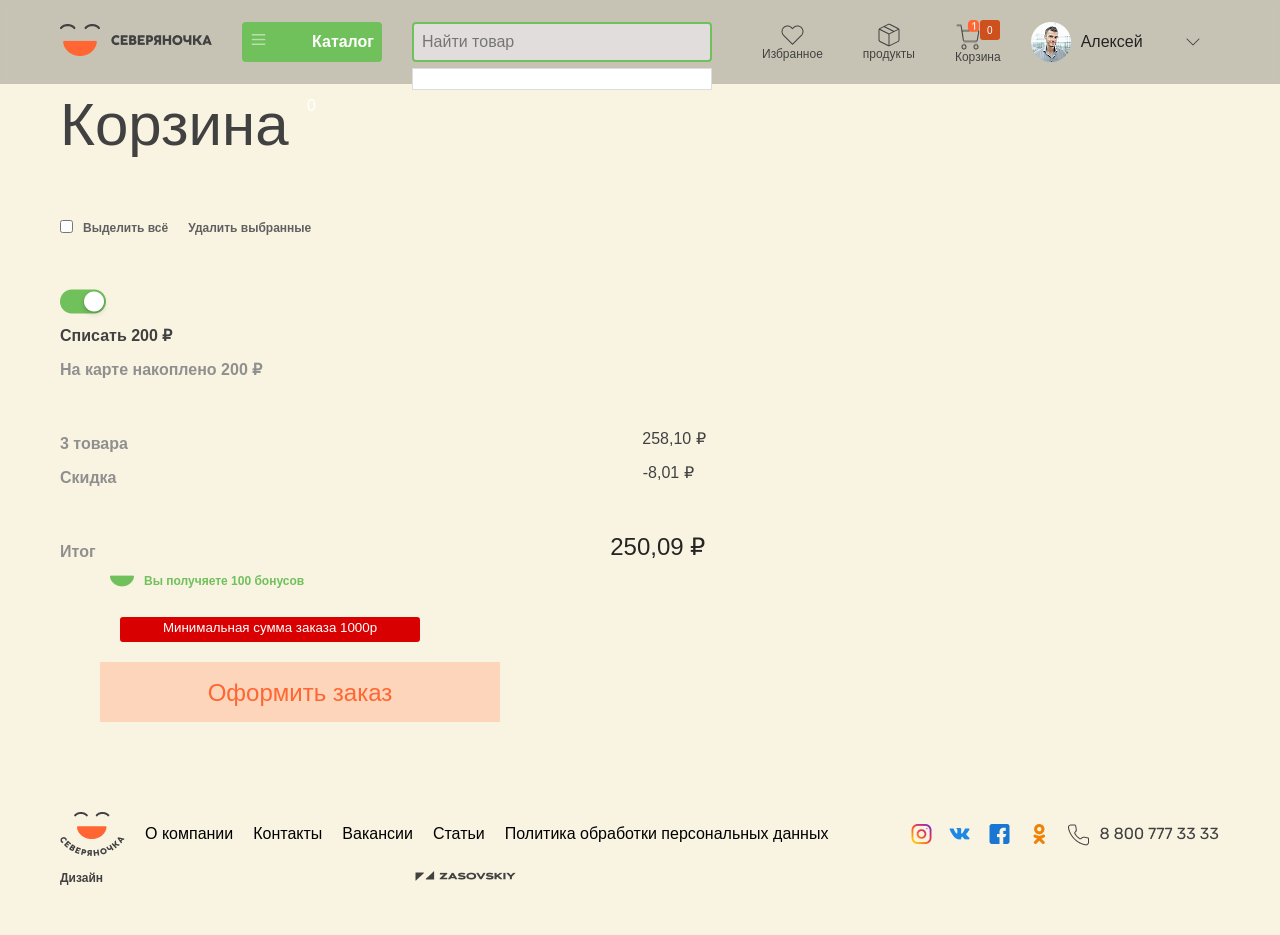
==== imges/card.html @ 22d54e55 "uyga vazifa" ====
<!DOCTYPE html>
<html lang="en">
<head>
    <meta charset="UTF-8">
    <meta name="viewport" content="width=device-width, initial-scale=1.0">
    <title>Document</title>
<link rel="stylesheet" href="../css/style.css">
</head>
<body>
    <header>
        <div class="container card">
            <a href="/">
                <img class="max-w-[300px]" src="../paka/logo (6).png" alt="logo">
            </a>
    
            <div class="card1 ">
                <img class="card1-img " src="../paka/menu.png" alt="menu">
                <h3 class="card1-h1 ">Каталог</h3>
            </div>
            <div class=" bosh ">
                <input id="input" class="card2-h2 " placeholder="Найти товар" type="text">
                <div id="searchcards" class="search-cards ">
    
    
                </div>
            </div>
    
    
            <ul class="card3 ">
                <li class="card3-li ">
                    <img class="card3-li_img" src="../paka/Frame 211 (2).png" alt="layk">
                    <a class="card3-li_p " href="./imges/katigoriyi.html">Избранное</a>
                </li>
                <li class="card3-li  ">
                    <img class="card3-li_img" src="../paka/Frame 211 (3).png" alt="layk">
                    <a class="card3-li_p  " href="../imges/maxsulod.html">продукты</a>
                </li>
                <li class="card3-li  ">
                    <div class=" card3-li-3 ">
                        <img class="card3-li_img" src="../paka/Frame 211 (4).png" alt="layk">
                        <div id="badge" class="badge"></div>
                    </div>
                    <a class="card3-li_p  " href="./imges/card.html">Корзина </a>     </li>
            </ul>
            <div class="card4 ">
                <img class="card4-img" src="../paka/avatar (5).png" alt="odam">
                <p class="card4-p ">Алексей</p>
                <img src="../paka/Button (1).png" alt="Button">
            </div>
        </div>
    </header>
    <main>
        <section id="cart">
            <div class="container cartlar">
                <div class="cart">
                    <div class="cart1">
                        <a class="cart1-h1" href="/">Корзина</a>
                        <div class="cart1_div">
                            0
                        </div>
                    </div>
                </div>
                <div class="cart2">
                    <div class="cart2-div1">
                        <div class="cart2-div1_1">
        <label class="inline-flex items-center cursor-pointer">
         <input type="checkbox" value="" class="sr-only peer">
        <div
        class="relative w-11 h-6 bg-[#70C05B]-200 peer-focus:outline-none peer-focus:ring-4 peer-focus:ring-blue-300 dark:peer-focus:ring-blue-800 rounded-full peer dark:bg-gray-700 peer-checked:after:translate-x-full rtl:peer-checked:after:-translate-x-full peer-checked:after:border-white after:content-[''] after:absolute after:top-[2px] after:start-[2px] after:bg-white after:border-gray-300 after:border after:rounded-full after:h-5 after:w-5 after:transition-all dark:border-gray-600 peer-checked:bg-blue-600 dark:peer-checked:bg-blue-600">
         </div>
</label>
                              

                            <h1 class="belgi-h1">Выделить всё</h1>
                        </div>
                        <h1 class="cart2-div1_h1">Удалить выбранные</h1>
                    </div>  
                    <div id="kichikcard">
                      
                    </div>                     
                        
                          
                        </div>
                <div class="cart7div">
                    <div class="cart7_1">
                        <div class="cart7_2">
                            <img class="cart7_1-img" src="../paka/Toggle.png" alt="">
                            <h1 class="cart7_1-h1">Списать 200 ₽</h1>
                        </div>
                        <h1 class="card7_2-h1">На карте накоплено 200 ₽</h1>
                    </div>
                    <div class="cart7_3">
                        <div class="cart7_4">
                            <h1 class="card7_2-h1">3 товара</h1>
                            <p class="cart7_4-p">258,10 ₽</p>
                        </div>
                        <div class="cart7_4">
                            <h1 class="card7_2-h1">Скидка</h1>
                            <p class="cart7_4-p">-8,01 ₽</p>
                        </div>
                    </div>
                    <div class="cart7_5">
                        <div class="cart7_4">
                            <h1 class="card7_2-h1">Итог</h1>
                            <p class="cart7_4-p1">250,09 ₽</p>
                        </div>
                       <div class="cart7_6">
                        <img class="cart7_6-img" src="../paka/smile.png" alt="smile">
                        <h1 class="cart7_6-h1">Вы получяете 100 бонусов</h1>
                       </div>
                    </div>
                    <div class="cart7_7">
                        <button class="cart7_6-btn">Минимальная сумма заказа 1000р</button>
                        <button class="cart7_6-btn1">Оформить заказ</button>
                    </div>
                </div>
                </div>
        </section>
    </main>
    <footer id="footer">
        <div class="container footer">
            <div class="footer1">
                <img class="footer1-img" src="../paka/logo (7).png" alt="">
                <p class="footer1-p">О компании</p>
                <p class="footer1-p">Контакты</p>
                <p class="footer1-p">Вакансии</p>
                <p class="footer1-p">Статьи</p>
                <p class="footer1-p">Политика обработки персональных данных</p>
            </div>
            <div class="footer2">
                <img src="../paka/Group 469.png" alt="instagram">
                <img src="../paka/vkontakte.png" alt="s">
                <img src="../paka/facebook.png" alt="">
                <img src="../paka/ok.png" alt="">
                <img src="../paka/Frame 156.png" alt="">
            </div>
            <div class="footer3">
                <h1 class="footer3-h1">Дизайн</h1>
                <img src="../paka/logo-zasovskiy-small-black.png" alt="">
            </div>
        </div>
    </footer>
    <div class=" container tavarlar-songicard ">
        <ul class="card30">
            <li class="card30-li">
                <img class="card30-li_img" src="../paka/Frame 211 (2).png" alt="layk">
                <a class="card3-li_p" href="../katigoriyi.html">Избранное</a>
            </li>
            <li class="card30-li">
                <img class="card30-li_img" src="../paka/Frame 211 (3).png" alt="layk">
                <a class="card3-li_p" href="./maxsulod.html">продукты</a>
            </li>
            <li class="card30-li">
                <img class="card30-li_img" src="../paka/Frame 211 (4).png" alt="layk">
                <a class="card3-li_p" href="./katigoriy1440.html">Корзина</a>
            </li>
        </ul>
        <div class="card40">
            <img class="card40-img" src="../paka/avatar (5).png" alt="odam">
            <img src="../paka/Button (1).png" alt="Button">
        </div>
        </div>
        <script src="../products-data/products-data.js"></script>
        <script src="../js/cart-main.js"></script>
</body>
</html>
---- css/style.css ----
@import url(./base/main.css);
@import url(./layout/about.css);
@import url(./layout/footer.css);
@import url(./layout/header.css);
@import url(./layout/hero.css);
@import url(./modules/bottun.css);
@import url(./state/container.css);
@import url(./layout/aksiy.css);
@import url(./layout/informash.css);
@import url(./layout/map.css);
@import url(./layout/stop.css);
@import url(./katigoriyi/menu.css);
@import url(./katigoriy/katigoriy.css);
@import url(./tavar1440/tavar1440.css);
@import url(./maxsulod/maxsulod.css);
@import url(./layout/cards.css);
@import url(./rasmaluchun/rasmlar.css);
@import url(./layout/search.css);
@import url(./button/buttoncard.css);
@import url(./cart/cart.css);
@import url(./parol/parol.css);
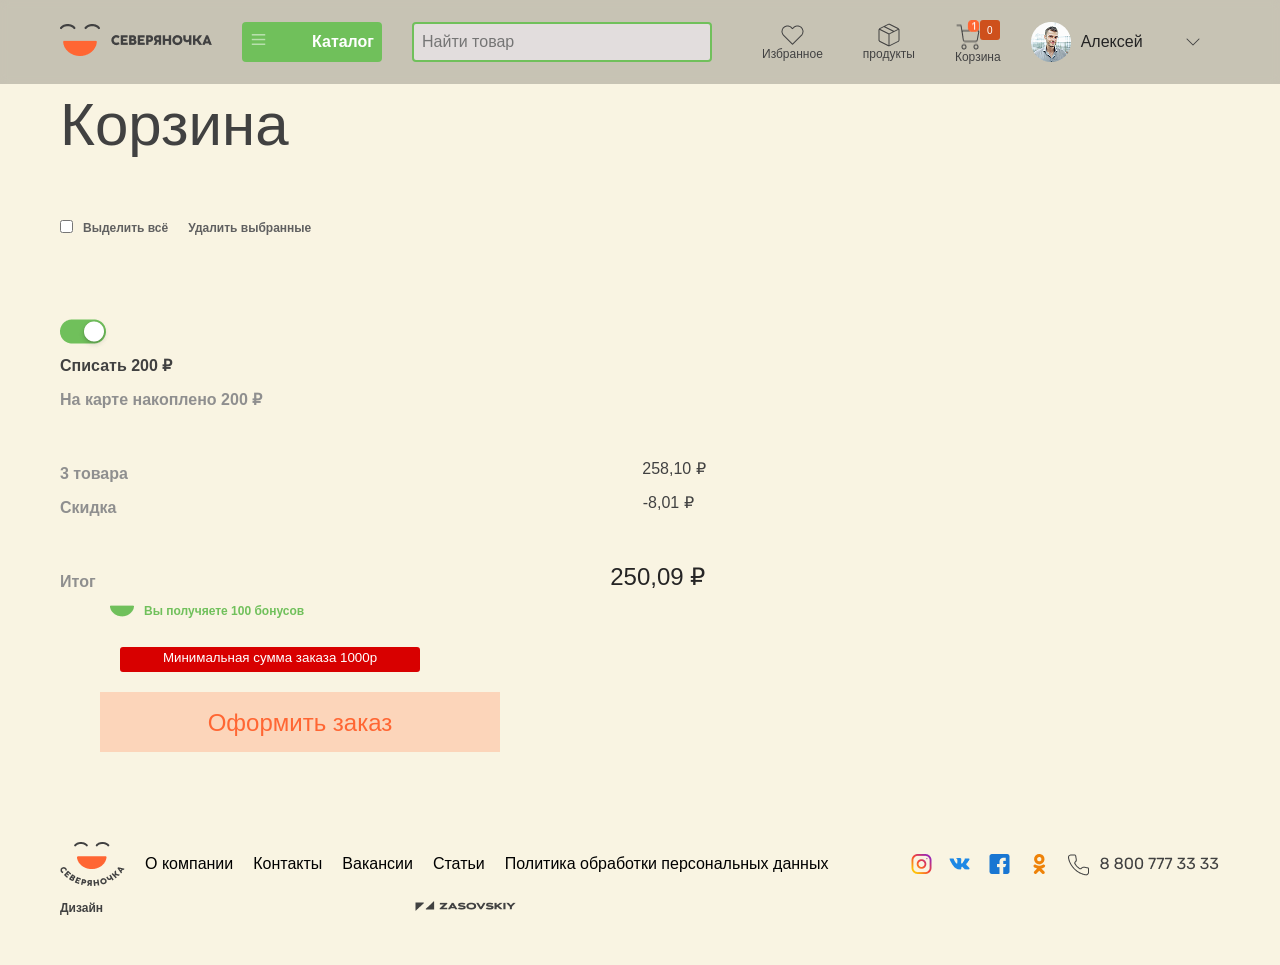
==== commit 8ffac967: "uygavazifa" ====
--- a/imges/card.html
+++ b/imges/card.html
@@ -54,9 +54,9 @@
             <div class="container cartlar">
                 <div class="cart">
                     <div class="cart1">
-                        <a class="cart1-h1" href="/">Корзина</a>
+                        <a class="cart1-h1" href="">Корзина</a>
                         <div class="cart1_div">
-                            0
+                            
                         </div>
                     </div>
                 </div>
@@ -75,9 +75,15 @@
                         </div>
                         <h1 class="cart2-div1_h1">Удалить выбранные</h1>
                     </div>  
-                    <div id="kichikcard">
+
+                    <div id="homecardsni" class="aksiylar3">  </div>
+
+
+
+
+                    <!-- <div id="kichikcard">
                       
-                    </div>                     
+                    </div>                      -->
                         
                           
                         </div>
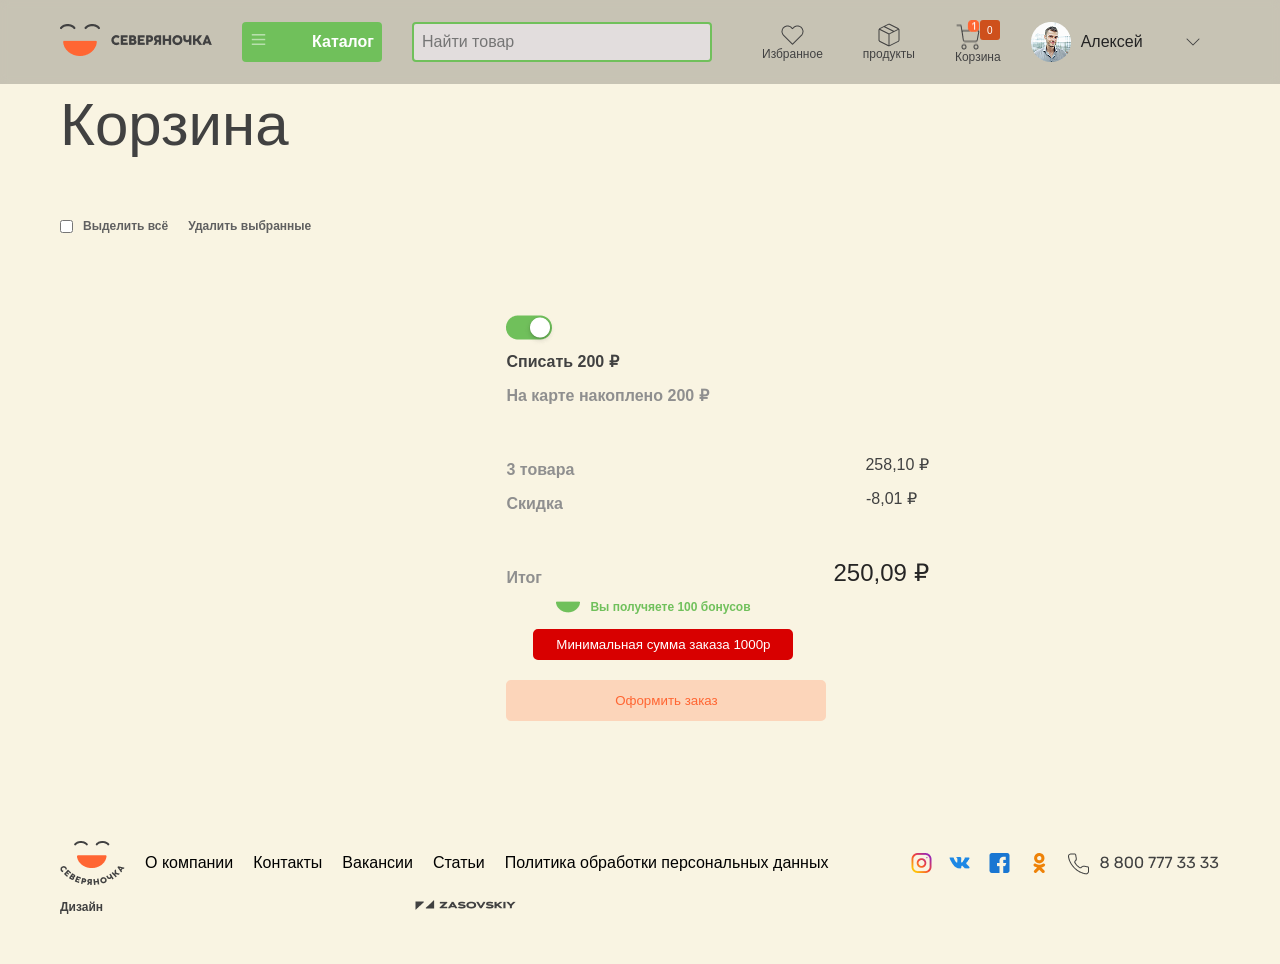
==== commit 2c0ad6bb: "uyga vazifa" ====
--- a/imges/card.html
+++ b/imges/card.html
@@ -62,64 +62,51 @@
                 </div>
                 <div class="cart2">
                     <div class="cart2-div1">
-                        <div class="cart2-div1_1">
-        <label class="inline-flex items-center cursor-pointer">
-         <input type="checkbox" value="" class="sr-only peer">
-        <div
-        class="relative w-11 h-6 bg-[#70C05B]-200 peer-focus:outline-none peer-focus:ring-4 peer-focus:ring-blue-300 dark:peer-focus:ring-blue-800 rounded-full peer dark:bg-gray-700 peer-checked:after:translate-x-full rtl:peer-checked:after:-translate-x-full peer-checked:after:border-white after:content-[''] after:absolute after:top-[2px] after:start-[2px] after:bg-white after:border-gray-300 after:border after:rounded-full after:h-5 after:w-5 after:transition-all dark:border-gray-600 peer-checked:bg-blue-600 dark:peer-checked:bg-blue-600">
-         </div>
-</label>
-                              
-
-                            <h1 class="belgi-h1">Выделить всё</h1>
+                        <div  class="cart2-div1_1">
+                             <input id="all-check" type="checkbox">
+                           <h1 class="belgi-h1">Выделить всё</h1>
                         </div>
-                        <h1 class="cart2-div1_h1">Удалить выбранные</h1>
+                        <h1 id="deletes" class="cart2-div1_h1">Удалить выбранные</h1>
                     </div>  
-
-                    <div id="homecardsni" class="aksiylar3">  </div>
-
-
-
-
-                    <!-- <div id="kichikcard">
-                      
-                    </div>                      -->
-                        
-                          
-                        </div>
-                <div class="cart7div">
-                    <div class="cart7_1">
-                        <div class="cart7_2">
-                            <img class="cart7_1-img" src="../paka/Toggle.png" alt="">
-                            <h1 class="cart7_1-h1">Списать 200 ₽</h1>
-                        </div>
-                        <h1 class="card7_2-h1">На карте накоплено 200 ₽</h1>
-                    </div>
-                    <div class="cart7_3">
-                        <div class="cart7_4">
-                            <h1 class="card7_2-h1">3 товара</h1>
-                            <p class="cart7_4-p">258,10 ₽</p>
-                        </div>
-                        <div class="cart7_4">
-                            <h1 class="card7_2-h1">Скидка</h1>
-                            <p class="cart7_4-p">-8,01 ₽</p>
-                        </div>
-                    </div>
-                    <div class="cart7_5">
-                        <div class="cart7_4">
-                            <h1 class="card7_2-h1">Итог</h1>
-                            <p class="cart7_4-p1">250,09 ₽</p>
-                        </div>
-                       <div class="cart7_6">
-                        <img class="cart7_6-img" src="../paka/smile.png" alt="smile">
-                        <h1 class="cart7_6-h1">Вы получяете 100 бонусов</h1>
-                       </div>
-                    </div>
-                    <div class="cart7_7">
-                        <button class="cart7_6-btn">Минимальная сумма заказа 1000р</button>
-                        <button class="cart7_6-btn1">Оформить заказ</button>
-                    </div>
+     <div class="cardlarbirlashma">
+        <div id="homecardsni" class="cardalar20">
+          
+        </div>
+        <div class="cart7div">
+            <div class="cart7_1">
+                <div class="cart7_2">
+                    <img class="cart7_1-img" src="../paka/Toggle.png" alt="">
+                    <h1 class="cart7_1-h1">Списать 200 ₽</h1>
                 </div>
+                <h1 class="card7_2-h1">На карте накоплено 200 ₽</h1>
+            </div>
+            <div class="cart7_3">
+                <div class="cart7_4">
+                    <h1 class="card7_2-h1">3 товара</h1>
+                    <p class="cart7_4-p">258,10 ₽</p>
+                </div>
+                <div class="cart7_4">
+                    <h1 class="card7_2-h1">Скидка</h1>
+                    <p class="cart7_4-p">-8,01 ₽</p>
+                </div>
+            </div>
+            <div class="cart7_5">
+                <div class="cart7_4">
+                    <h1 class="card7_2-h1">Итог</h1>
+                    <p class="cart7_4-p1">250,09 ₽</p>
+                </div>
+                <div class="cart7_6">
+                    <img class="cart7_6-img" src="../paka/smile.png" alt="smile">
+                    <h1 class="cart7_6-h1">Вы получяете 100 бонусов</h1>
+                </div>
+            </div>
+            <div class="cart7_7">
+                <button class="cart7_6-btn">Минимальная сумма заказа 1000р</button>
+                <button class="cart7_6-btn1">Оформить заказ</button>
+            </div>
+        </div>
+     </div>
+                
                 </div>
         </section>
     </main>
@@ -168,5 +155,7 @@
         </div>
         <script src="../products-data/products-data.js"></script>
         <script src="../js/cart-main.js"></script>
+      
+
 </body>
 </html>
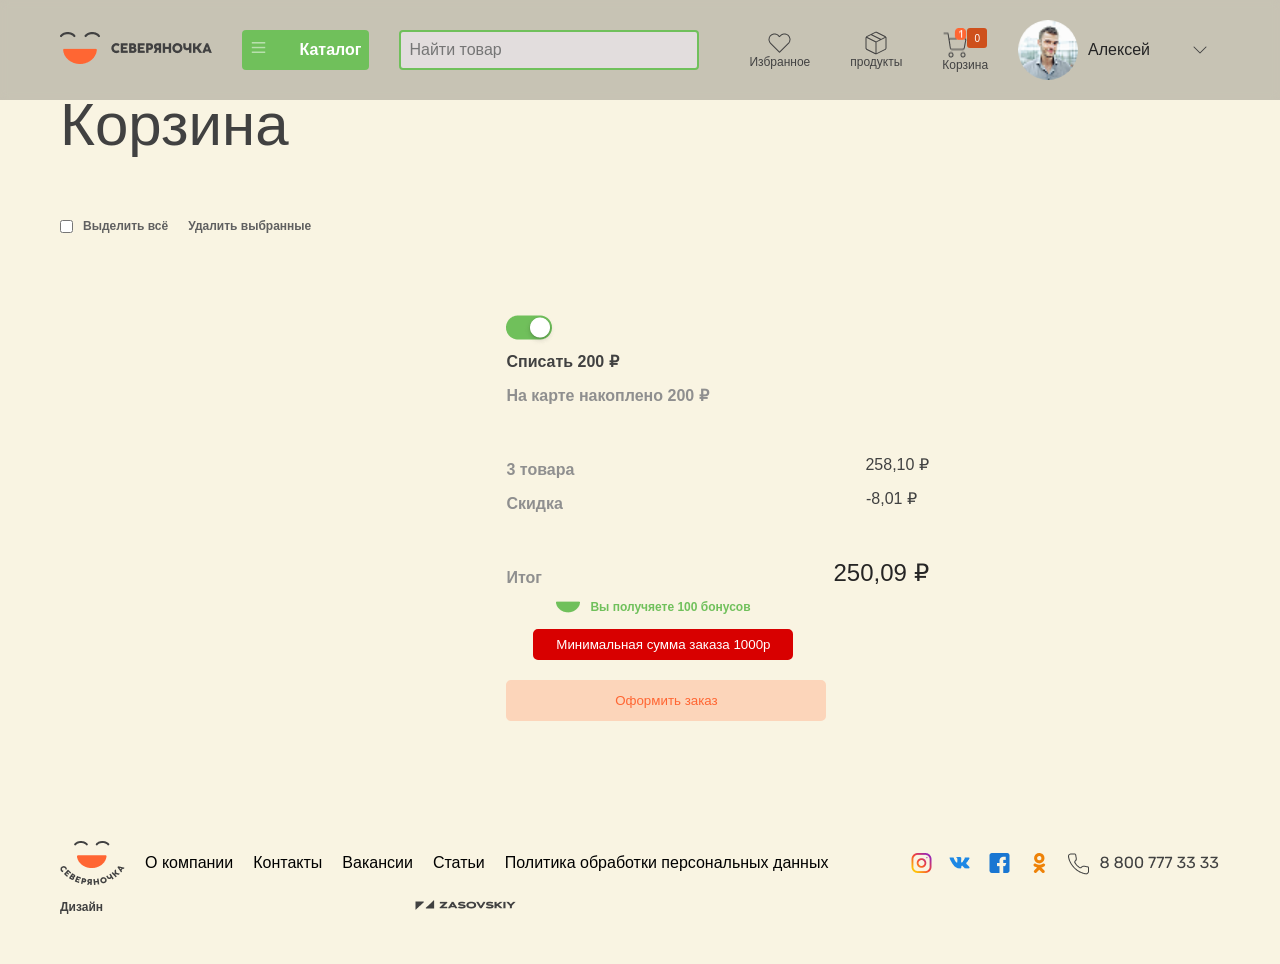
==== commit 3a1f66b1: "uyga vazifa" ====
--- a/imges/card.html
+++ b/imges/card.html
@@ -155,7 +155,7 @@
         </div>
         <script src="../products-data/products-data.js"></script>
         <script src="../js/cart-main.js"></script>
-      
+        <script src="../js/search.js"></script>
 
 </body>
 </html>
